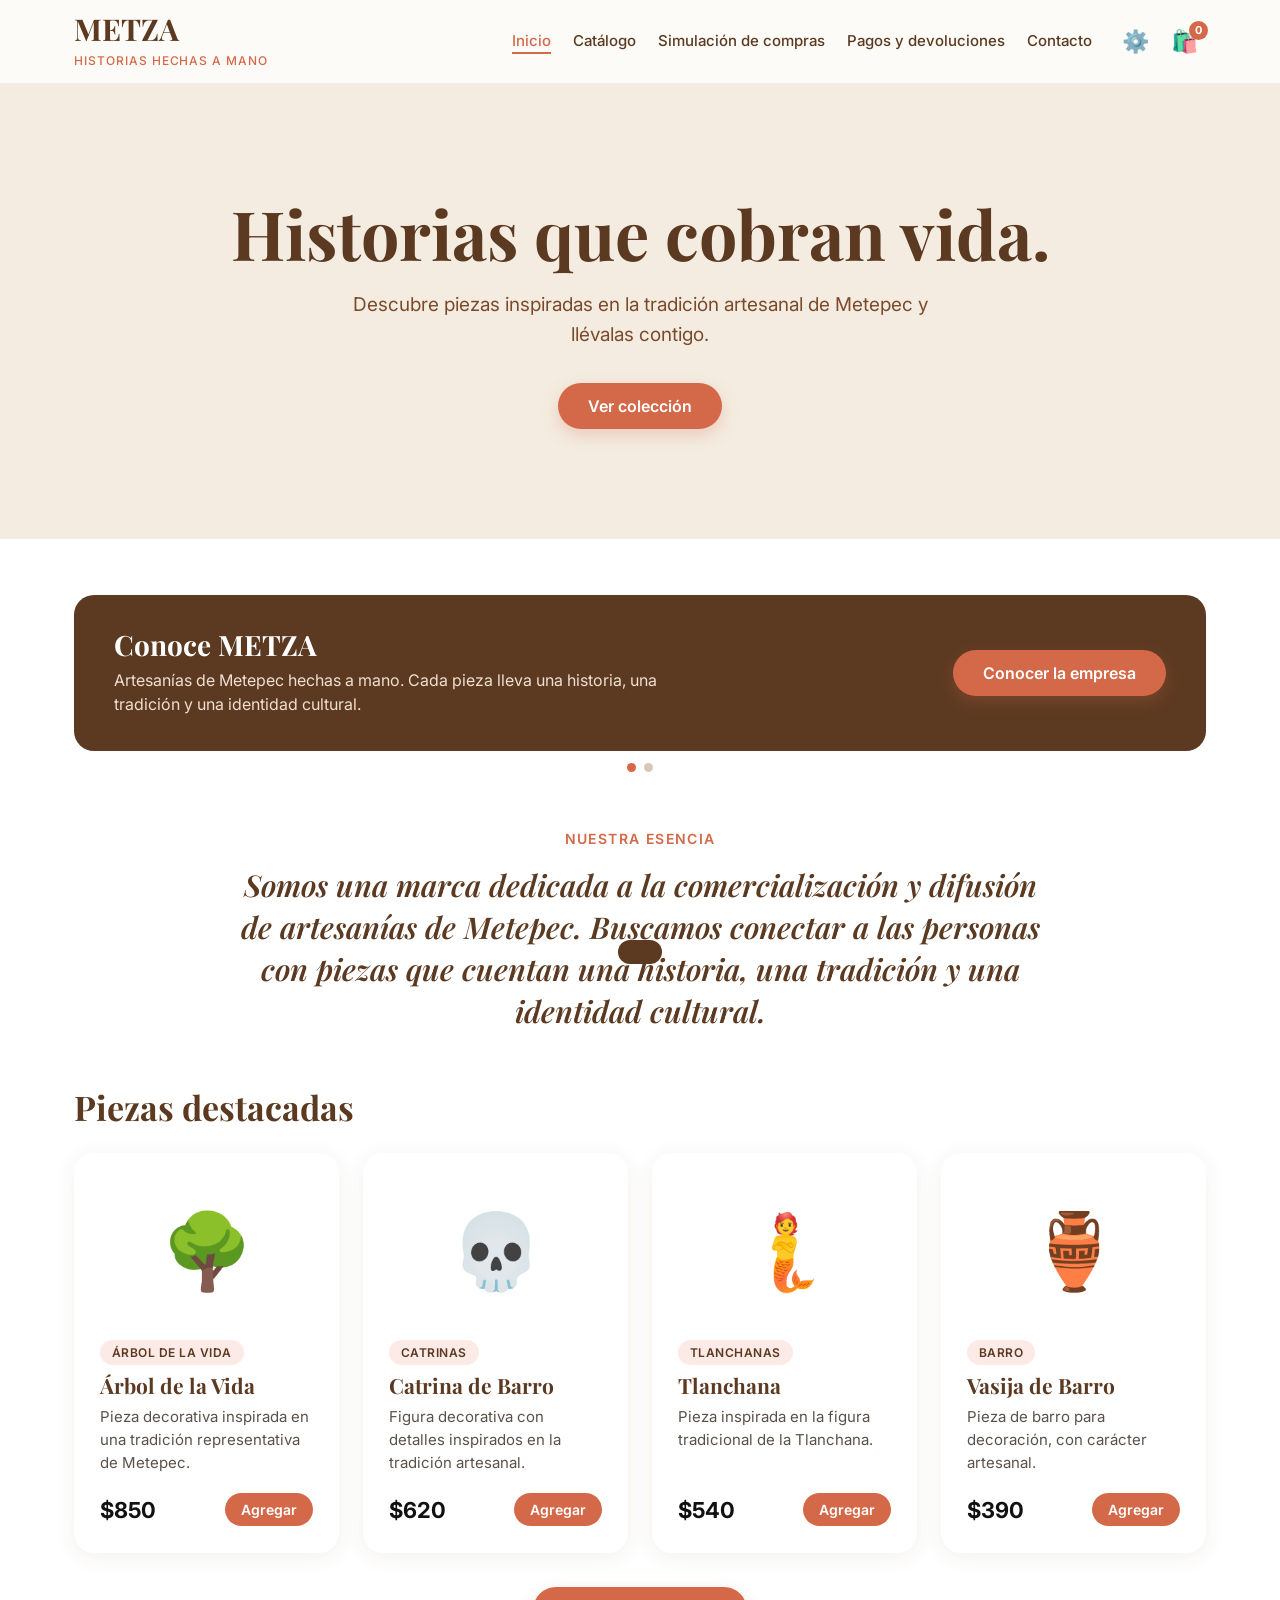
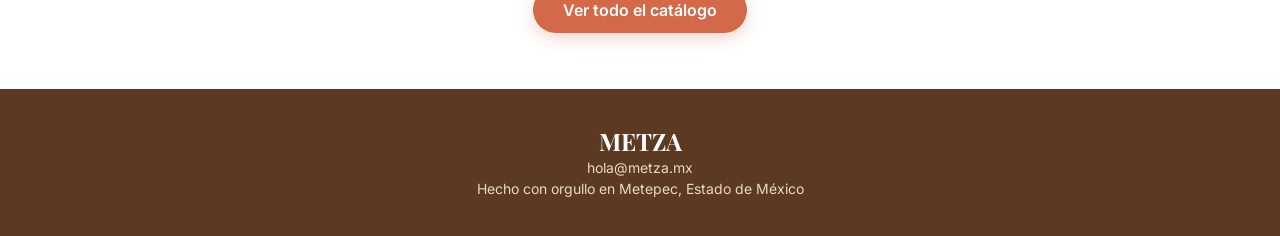
==== index.html @ 03abbda7 "primera version" ====
<!DOCTYPE html>
<html lang="es">
<head>
<meta charset="utf-8">
<meta name="viewport" content="width=device-width,initial-scale=1">
<meta name="description" content="Artesanías inspiradas en la tradición de Metepec.">
<title>METZA · Historias hechas a mano</title>
<link rel="icon" href="data:image/svg+xml,<svg xmlns='http://www.w3.org/2000/svg' viewBox='0 0 100 100'><text y='.9em' font-size='90'>🏺</text></svg>">
<link rel="preconnect" href="https://fonts.googleapis.com">
<link href="https://fonts.googleapis.com/css2?family=Inter:wght@400;500;600;700&family=Playfair+Display:wght@600;700&display=swap" rel="stylesheet">
<link rel="stylesheet" href="style.css">
</head>
<body data-page="inicio">
<main>
<section class="hero">
  <h1 id="heroT"></h1>
  <p id="heroP"></p>
  <a class="btn" href="catalogo.html">Ver colección</a>
</section>

<div class="wrap" style="padding-bottom:0">
  <div class="bn" aria-label="Banners de publicidad">
    <div class="slide on">
      <div><h3>Conoce METZA</h3><p>Artesanías de Metepec hechas a mano. Cada pieza lleva una historia, una tradición y una identidad cultural.</p></div>
      <a class="btn" href="#nosotros">Conocer la empresa</a>
    </div>
    <div class="slide">
      <div><h3>🎁 Promoción de temporada</h3><p>Usa el código <b>METZA10</b> y obtén 10% de descuento. Envío gratis en compras desde $1,000.</p></div>
      <a class="btn" href="catalogo.html">Aprovechar promoción</a>
    </div>
  </div>
  <div class="dots" id="dots"><i class="on"></i><i></i></div>
</div>

<section id="nosotros" class="wrap">
  <p class="eye">NUESTRA ESENCIA</p>
  <p class="about" id="about"></p>
</section>

<section class="wrap" style="padding-top:0">
  <h2 style="margin-bottom:26px">Piezas destacadas</h2>
  <div class="grid" id="grid" data-limit="4"></div>
  <div class="more"><a class="btn" href="catalogo.html">Ver todo el catálogo</a></div>
</section>
</main>
<script src="app.js"></script>
</body>
</html>
---- style.css ----
*{box-sizing:border-box;margin:0}
html{scroll-behavior:smooth}
:root{--cream:#F4ECE1;--paper:#FDFBF7;--br:#5C3A21;--tc:#D4694A;--tx:#7A4A2A}
body{font:16px/1.55 Inter,system-ui,sans-serif;color:var(--br);background:#fff}
h1,h2,h3,.logo b{font-family:'Playfair Display',Georgia,serif;line-height:1.15}
section{scroll-margin-top:110px}
.wrap{max-width:1180px;margin:auto;padding:56px 24px}
.mut{color:var(--tx);font-size:14px}
header{position:sticky;top:0;z-index:20;background:var(--paper);border-bottom:1px solid #eee}
.hd{display:flex;align-items:center;gap:22px;flex-wrap:wrap;padding:12px 24px;max-width:1180px;margin:auto}
.logo{text-decoration:none;color:var(--br);display:block}
.logo b{font-size:30px;display:block}
.logo small{color:var(--tc);font-weight:500;letter-spacing:.08em;font-size:12px;text-transform:uppercase}
nav{display:flex;gap:22px;margin-left:auto}
nav a{color:var(--br);text-decoration:none;font-weight:500;font-size:15px;white-space:nowrap}
nav a:hover{color:var(--tc)}
.ic{display:flex;gap:6px}
.ic button{position:relative;background:none;border:0;font-size:22px;cursor:pointer;padding:6px 8px}
#cnt{position:absolute;top:-2px;right:-2px;background:var(--tc);color:#fff;border-radius:99px;font:700 11px/1 Inter;padding:4px 6px}
@media(max-width:860px){nav{order:3;width:100%;overflow-x:auto;margin:0;padding-bottom:4px}}
.btn{background:var(--tc);color:#fff;border:0;border-radius:99px;padding:13px 30px;font:600 16px Inter,sans-serif;cursor:pointer;text-decoration:none;display:inline-block;box-shadow:0 6px 16px #d4694a40}
.btn:hover{filter:brightness(.95)}
.btn.dk{background:var(--br);border-radius:10px;box-shadow:none}
.btn.sm{padding:8px 16px;font-size:14px;box-shadow:none}
.hero{background:var(--cream);text-align:center;padding:110px 24px}
.hero h1{font-size:clamp(38px,6vw,68px);margin-bottom:18px}
.hero p{max-width:620px;margin:0 auto 34px;color:var(--tx);font-size:19px}
.bn{position:relative;background:var(--br);color:#fff;border-radius:20px;overflow:hidden;min-height:150px}
.slide{display:none;align-items:center;justify-content:space-between;gap:20px;padding:34px 40px;flex-wrap:wrap}
.slide.on{display:flex}
.slide h3{font-size:28px;margin-bottom:6px}
.slide p{color:#f0dfd0;max-width:560px}
.dots{display:flex;gap:8px;justify-content:center;margin-top:12px}
.dots i{width:9px;height:9px;border-radius:50%;background:#d9c8b6;cursor:pointer}
.dots i.on{background:var(--tc)}
.eye{color:var(--tc);font-weight:600;letter-spacing:.1em;text-align:center;font-size:14px}
.about{font:italic 600 clamp(22px,3vw,30px)/1.4 'Playfair Display',Georgia,serif;text-align:center;max-width:820px;margin:14px auto 0}
h2{font-size:34px}
.row{display:flex;justify-content:space-between;align-items:center;gap:16px;flex-wrap:wrap;margin-bottom:30px}
select,input,textarea{font:inherit;color:var(--br);border:1px solid #e3d9ce;border-radius:12px;padding:11px 14px;background:#fff;width:100%}
#cat{width:auto;border-radius:99px;padding:11px 20px}
:focus-visible{outline:3px solid var(--tc);outline-offset:2px}
.grid{display:grid;grid-template-columns:repeat(auto-fill,minmax(250px,1fr));gap:24px}
.card{background:#fff;border-radius:20px;box-shadow:0 4px 22px #5c3a2112;padding:26px}
.prod{display:flex;flex-direction:column;gap:8px}
.em{font-size:74px;text-align:center;padding:14px 0 24px}
.chip{align-self:flex-start;background:#fbeae6;border-radius:99px;font:600 12px Inter;padding:5px 12px;letter-spacing:.04em}
.prod h3{font-size:21px}.prod p{color:#5b5149;font-size:15px;flex:1}
.pr{display:flex;justify-content:space-between;align-items:center;margin-top:10px}
.pr b{font-size:22px;color:#111}
.alt{background:var(--cream)}
.sim-g{display:grid;grid-template-columns:repeat(auto-fit,minmax(260px,1fr));gap:20px}
.sim h3{font-size:20px;margin-bottom:4px}
.sim .l{display:flex;justify-content:space-between;gap:10px;padding:7px 0;border-bottom:1px dashed #e8dccf;font-size:14px}
.sim .l.g{border:0;font-weight:700;font-size:16px;color:#2f7d4f}
.sim .l span{color:var(--tx)}.sim .l b{text-align:right}
.concl{margin-top:26px;border-left:6px solid var(--tc)}
.concl li{margin:8px 0 8px 20px}
.cols{display:grid;grid-template-columns:repeat(auto-fit,minmax(280px,1fr));gap:22px}
.cols h3{font-size:22px;margin-bottom:10px}
.cols ul,.cols ol{margin-left:20px;color:#4a3f36}.cols li{margin:6px 0}
.cf{max-width:720px;margin:auto;border-top:6px solid var(--tc)}
.fm{display:grid;grid-template-columns:1fr 1fr;gap:14px}
.fm .w{grid-column:1/-1}
.fm label{display:flex;flex-direction:column;gap:6px;font-weight:500;font-size:14px}
@media(max-width:560px){.fm{grid-template-columns:1fr}}
fieldset{border:1px solid #e3d9ce;border-radius:12px;padding:12px 16px}
.rd{flex-direction:row!important;align-items:center;gap:10px!important;font-weight:400!important;padding:5px 0}
.rd input{width:auto}
footer{background:var(--br);color:#e9d8c6;text-align:center;padding:36px 24px;font-size:14px}
footer b{font:700 24px 'Playfair Display',serif;color:#fff;display:block}
.ov{position:fixed;inset:0;background:#0006;backdrop-filter:blur(3px);opacity:0;pointer-events:none;transition:.3s;z-index:30}
.ov.open{opacity:1;pointer-events:auto}
.drawer{position:fixed;top:0;right:0;height:100%;width:min(420px,100%);background:#fff;transform:translateX(100%);transition:.3s;z-index:40;display:flex;flex-direction:column}
.drawer.open{transform:none}
.mh{display:flex;justify-content:space-between;align-items:center;padding:22px 26px;border-bottom:1px solid #eee}
.x{background:#f1f3f6;border:0;border-radius:50%;width:38px;height:38px;cursor:pointer;font-size:16px;color:#667}
.mb{padding:22px 26px;overflow:auto;flex:1}
.mf{padding:20px 26px;background:var(--paper);border-top:1px solid #eee}
.ci{display:flex;gap:12px;align-items:center;padding:12px 0;border-bottom:1px solid #f0e8df}
.ci .e{font-size:34px}.ci div{flex:1;font-size:14px}
.q{display:flex;align-items:center;gap:6px}
.q button{width:28px;height:28px;border-radius:50%;border:1px solid #d9c8b6;background:#fff;cursor:pointer}
.tr{display:flex;justify-content:space-between;margin:6px 0}
.tr.t{font-size:20px;font-weight:700}
.cp{display:flex;gap:8px;margin:12px 0}.cp input{padding:8px 12px}
.modal{position:fixed;inset:0;display:none;align-items:center;justify-content:center;background:#0006;z-index:50;padding:16px}
.modal.open{display:flex}
.box{background:#fff;border-radius:20px;width:min(640px,100%);max-height:92vh;display:flex;flex-direction:column;overflow:hidden}
.mf{display:flex;justify-content:space-between;align-items:center;gap:12px}
.lnk{background:none;border:0;color:#e0433b;font:500 14px Inter;cursor:pointer}
.pg{display:grid;grid-template-columns:1fr 110px;gap:10px;margin-bottom:10px}
.sec{font:700 18px Inter;margin:20px 0 10px}
.ok{text-align:center}.ok .big{font-size:54px}
.toast{position:fixed;left:50%;bottom:26px;transform:translate(-50%,90px);background:var(--br);color:#fff;padding:12px 22px;border-radius:99px;z-index:60;transition:.3s}
.toast.on{transform:translate(-50%,0)}
@media(prefers-reduced-motion:reduce){*{transition:none!important;scroll-behavior:auto!important}}
nav a.act{color:var(--tc);border-bottom:2px solid var(--tc)}
.ph{background:var(--cream);text-align:center;padding:60px 24px}
.ph h1{font-size:clamp(32px,5vw,50px);margin-bottom:10px}
.ph p{max-width:640px;margin:0 auto;color:var(--tx);font-size:18px}
.more{text-align:center;margin-top:34px}
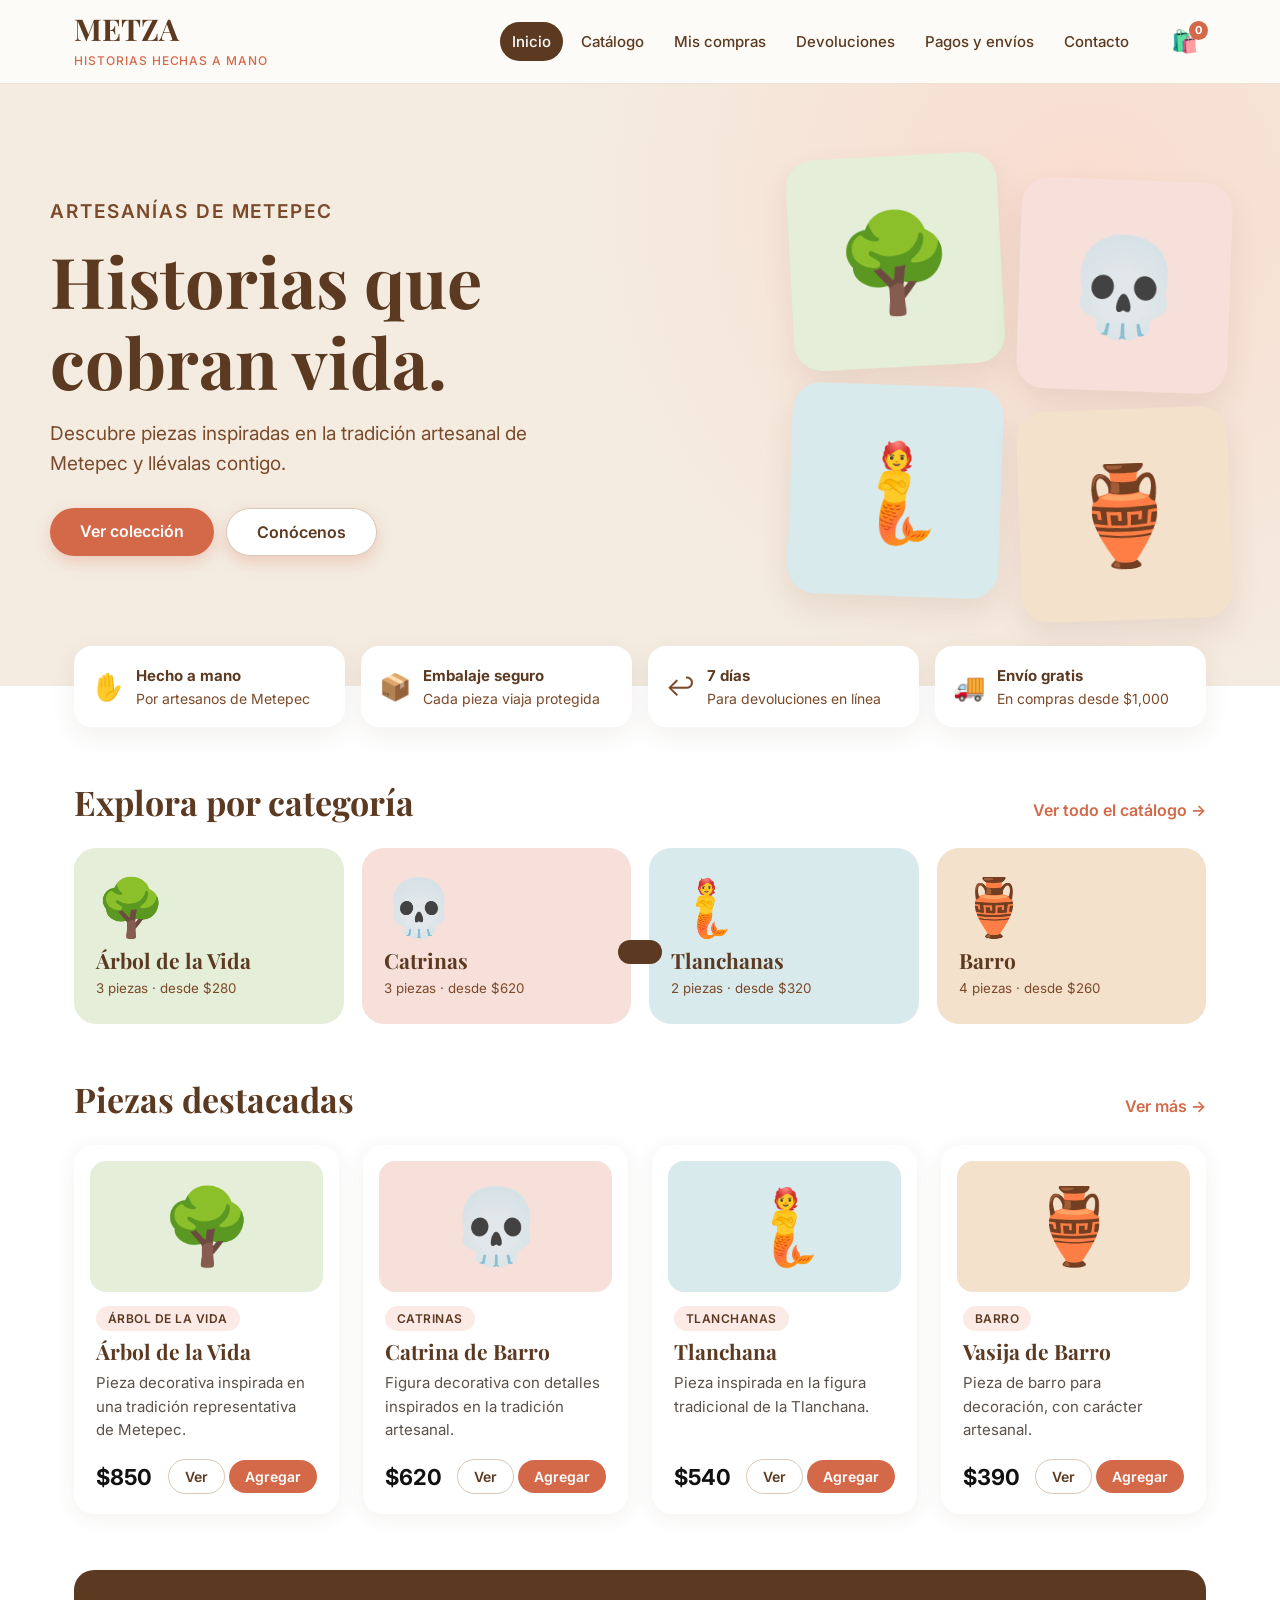
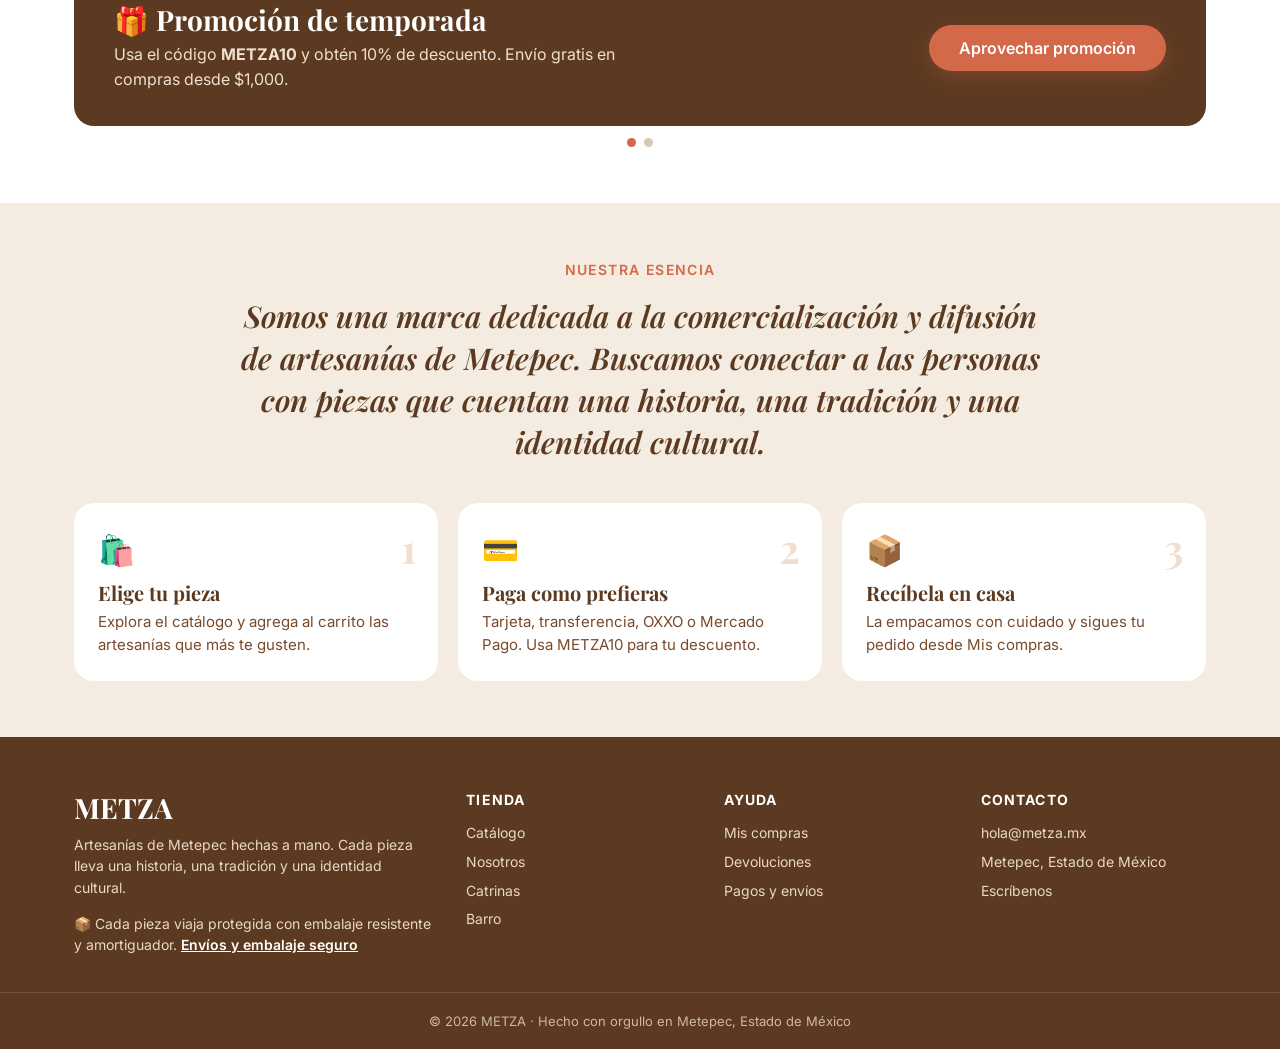
==== commit 3d22a735: "Mejora la estructura y el diseño de todo el sitio - Inicio: portada en dos columnas, franja de benef" ====
--- a/index.html
+++ b/index.html
@@ -12,35 +12,62 @@
 </head>
 <body data-page="inicio">
 <main>
-<section class="hero">
-  <h1 id="heroT"></h1>
-  <p id="heroP"></p>
-  <a class="btn" href="catalogo.html">Ver colección</a>
+<section class="hero"><div class="hero-in">
+  <div>
+    <p class="eye">ARTESANÍAS DE METEPEC</p>
+    <h1 id="heroT"></h1>
+    <p id="heroP"></p>
+    <div class="hero-b"><a class="btn" href="catalogo.html">Ver colección</a><a class="btn ghost" href="#nosotros">Conócenos</a></div>
+  </div>
+  <div class="hero-art">
+    <a href="catalogo.html?cat=%C3%81rbol%20de%20la%20Vida" style="--t:#e4eed8" aria-label="Árbol de la Vida">🌳</a>
+    <a href="catalogo.html?cat=Catrinas" style="--t:#f8e0da" aria-label="Catrinas">💀</a>
+    <a href="catalogo.html?cat=Tlanchanas" style="--t:#d9eaec" aria-label="Tlanchanas">🧜</a>
+    <a href="catalogo.html?cat=Barro" style="--t:#f4e1cc" aria-label="Barro">🏺</a>
+  </div>
+</div></section>
+
+<div class="wrap trust">
+  <div><i aria-hidden="true">✋</i><span><b>Hecho a mano</b>Por artesanos de Metepec</span></div>
+  <div><i aria-hidden="true">📦</i><span><b>Embalaje seguro</b>Cada pieza viaja protegida</span></div>
+  <div><i aria-hidden="true">↩️</i><span><b>7 días</b>Para devoluciones en línea</span></div>
+  <div><i aria-hidden="true">🚚</i><span><b>Envío gratis</b>En compras desde $1,000</span></div>
+</div>
+
+<section class="wrap">
+  <div class="sh"><h2>Explora por categoría</h2><a href="catalogo.html">Ver todo el catálogo →</a></div>
+  <div class="cats" id="catTiles"></div>
 </section>
 
-<div class="wrap" style="padding-bottom:0">
+<section class="wrap" style="padding-top:0">
+  <div class="sh"><h2>Piezas destacadas</h2><a href="catalogo.html">Ver más →</a></div>
+  <div class="grid" id="grid" data-limit="4"></div>
+</section>
+
+<div class="wrap" style="padding-top:0">
   <div class="bn" aria-label="Banners de publicidad">
     <div class="slide on">
+      <div><h3>🎁 Promoción de temporada</h3><p>Usa el código <b>METZA10</b> y obtén 10% de descuento. Envío gratis en compras desde $1,000.</p></div>
+      <a class="btn" href="catalogo.html">Aprovechar promoción</a>
+    </div>
+    <div class="slide">
       <div><h3>Conoce METZA</h3><p>Artesanías de Metepec hechas a mano. Cada pieza lleva una historia, una tradición y una identidad cultural.</p></div>
       <a class="btn" href="#nosotros">Conocer la empresa</a>
-    </div>
-    <div class="slide">
-      <div><h3>🎁 Promoción de temporada</h3><p>Usa el código <b>METZA10</b> y obtén 10% de descuento. Envío gratis en compras desde $1,000.</p></div>
-      <a class="btn" href="catalogo.html">Aprovechar promoción</a>
     </div>
   </div>
   <div class="dots" id="dots"><i class="on"></i><i></i></div>
 </div>
 
-<section id="nosotros" class="wrap">
-  <p class="eye">NUESTRA ESENCIA</p>
-  <p class="about" id="about"></p>
-</section>
-
-<section class="wrap" style="padding-top:0">
-  <h2 style="margin-bottom:26px">Piezas destacadas</h2>
-  <div class="grid" id="grid" data-limit="4"></div>
-  <div class="more"><a class="btn" href="catalogo.html">Ver todo el catálogo</a></div>
+<section id="nosotros" class="alt">
+  <div class="wrap">
+    <p class="eye">NUESTRA ESENCIA</p>
+    <p class="about" id="about"></p>
+    <div class="how">
+      <div><i aria-hidden="true">🛍️</i><h3>Elige tu pieza</h3><p>Explora el catálogo y agrega al carrito las artesanías que más te gusten.</p></div>
+      <div><i aria-hidden="true">💳</i><h3>Paga como prefieras</h3><p>Tarjeta, transferencia, OXXO o Mercado Pago. Usa METZA10 para tu descuento.</p></div>
+      <div><i aria-hidden="true">📦</i><h3>Recíbela en casa</h3><p>La empacamos con cuidado y sigues tu pedido desde Mis compras.</p></div>
+    </div>
+  </div>
 </section>
 </main>
 <script src="app.js"></script>
--- a/style.css
+++ b/style.css
@@ -6,25 +6,41 @@
 section{scroll-margin-top:110px}
 .wrap{max-width:1180px;margin:auto;padding:56px 24px}
 .mut{color:var(--tx);font-size:14px}
-header{position:sticky;top:0;z-index:20;background:var(--paper);border-bottom:1px solid #eee}
-.hd{display:flex;align-items:center;gap:22px;flex-wrap:wrap;padding:12px 24px;max-width:1180px;margin:auto}
+header{position:sticky;top:0;z-index:20;background:#fdfbf7f0;backdrop-filter:blur(10px);border-bottom:1px solid #eee5da}
+.hd{display:flex;align-items:center;gap:22px;padding:12px 24px;max-width:1180px;margin:auto}
 .logo{text-decoration:none;color:var(--br);display:block}
 .logo b{font-size:30px;display:block}
 .logo small{color:var(--tc);font-weight:500;letter-spacing:.08em;font-size:12px;text-transform:uppercase}
-nav{display:flex;gap:22px;margin-left:auto}
-nav a{color:var(--br);text-decoration:none;font-weight:500;font-size:15px;white-space:nowrap}
-nav a:hover{color:var(--tc)}
-.ic{display:flex;gap:6px}
-.ic button{position:relative;background:none;border:0;font-size:22px;cursor:pointer;padding:6px 8px}
+nav{display:flex;gap:6px;margin-left:auto}
+nav a{color:var(--br);text-decoration:none;font-weight:500;font-size:15px;white-space:nowrap;padding:8px 12px;border-radius:99px}
+nav a:hover{background:var(--cream)}
+nav a.act{background:var(--br);color:#fff}
+.ic{display:flex;gap:4px;align-items:center}
+.ic button{position:relative;background:none;border:0;font-size:22px;cursor:pointer;padding:6px 8px;color:var(--br);border-radius:12px}
+.ic button:hover{background:var(--cream)}
 #cnt{position:absolute;top:-2px;right:-2px;background:var(--tc);color:#fff;border-radius:99px;font:700 11px/1 Inter;padding:4px 6px}
-@media(max-width:860px){nav{order:3;width:100%;overflow-x:auto;margin:0;padding-bottom:4px}}
-.btn{background:var(--tc);color:#fff;border:0;border-radius:99px;padding:13px 30px;font:600 16px Inter,sans-serif;cursor:pointer;text-decoration:none;display:inline-block;box-shadow:0 6px 16px #d4694a40}
-.btn:hover{filter:brightness(.95)}
+#bMenu{display:none}
+@media(max-width:900px){
+ #bMenu{display:block}.ic{margin-left:auto}
+ nav{display:none;position:absolute;left:0;right:0;top:100%;flex-direction:column;gap:2px;background:var(--paper);padding:10px 16px 16px;border-bottom:1px solid #eee5da;box-shadow:0 12px 24px #5c3a2114}
+ header.open nav{display:flex}
+ nav a{padding:12px 14px;font-size:16px}}
+.btn{background:var(--tc);color:#fff;border:0;border-radius:99px;padding:13px 30px;font:600 16px Inter,sans-serif;cursor:pointer;text-decoration:none;display:inline-block;box-shadow:0 6px 16px #d4694a40;transition:transform .15s,filter .15s}
+.btn:hover{filter:brightness(.95);transform:translateY(-1px)}
 .btn.dk{background:var(--br);border-radius:10px;box-shadow:none}
 .btn.sm{padding:8px 16px;font-size:14px;box-shadow:none}
-.hero{background:var(--cream);text-align:center;padding:110px 24px}
-.hero h1{font-size:clamp(38px,6vw,68px);margin-bottom:18px}
-.hero p{max-width:620px;margin:0 auto 34px;color:var(--tx);font-size:19px}
+.hero{background:radial-gradient(circle at 85% 20%,#f9dccf 0,transparent 45%),var(--cream);padding:72px 24px 90px}
+.hero-in{max-width:1180px;margin:auto;display:grid;grid-template-columns:1.1fr 1fr;gap:48px;align-items:center}
+.hero .eye{text-align:left;margin-bottom:14px}
+.hero h1{font-size:clamp(40px,6vw,70px);margin-bottom:18px}
+.hero p{max-width:520px;margin:0 0 30px;color:var(--tx);font-size:19px}
+.hero-b{display:flex;gap:12px;flex-wrap:wrap}
+.hero-art{display:grid;grid-template-columns:1fr 1fr;gap:18px;max-width:440px;width:100%;justify-self:end}
+.hero-art a{aspect-ratio:1;border-radius:28px;display:grid;place-items:center;font-size:clamp(56px,8vw,96px);text-decoration:none;background:var(--t);box-shadow:0 14px 30px #5c3a2118;transition:transform .2s}
+.hero-art a:nth-child(1){transform:rotate(-3deg)}.hero-art a:nth-child(2){transform:translateY(24px) rotate(2deg)}
+.hero-art a:nth-child(3){transform:rotate(2deg)}.hero-art a:nth-child(4){transform:translateY(24px) rotate(-2deg)}
+.hero-art a:hover{transform:scale(1.04)}
+@media(max-width:800px){.hero{padding:48px 20px 56px}.hero-in{grid-template-columns:1fr;gap:32px}.hero-art{grid-template-columns:repeat(4,1fr);gap:10px}.hero-art a{border-radius:18px;font-size:40px}.hero-art a:nth-child(n){transform:none}}
 .bn{position:relative;background:var(--br);color:#fff;border-radius:20px;overflow:hidden;min-height:150px}
 .slide{display:none;align-items:center;justify-content:space-between;gap:20px;padding:34px 40px;flex-wrap:wrap}
 .slide.on{display:flex}
@@ -38,24 +54,18 @@
 h2{font-size:34px}
 .row{display:flex;justify-content:space-between;align-items:center;gap:16px;flex-wrap:wrap;margin-bottom:30px}
 select,input,textarea{font:inherit;color:var(--br);border:1px solid #e3d9ce;border-radius:12px;padding:11px 14px;background:#fff;width:100%}
-#cat{width:auto;border-radius:99px;padding:11px 20px}
 :focus-visible{outline:3px solid var(--tc);outline-offset:2px}
 .grid{display:grid;grid-template-columns:repeat(auto-fill,minmax(250px,1fr));gap:24px}
 .card{background:#fff;border-radius:20px;box-shadow:0 4px 22px #5c3a2112;padding:26px}
+.prod{padding:16px 16px 20px;transition:box-shadow .2s,transform .2s}.prod:hover{box-shadow:0 12px 32px #5c3a2120;transform:translateY(-3px)}.prod:hover .em{transform:scale(1.02)}
+.prod>:not(.em){margin-left:6px;margin-right:6px}
 .prod{display:flex;flex-direction:column;gap:8px}
-.em{font-size:74px;text-align:center;padding:14px 0 24px}
+.em{font-size:74px;text-align:center;padding:22px 0;background:var(--t,var(--cream));border-radius:16px;margin-bottom:6px;transition:transform .2s}
 .chip{align-self:flex-start;background:#fbeae6;border-radius:99px;font:600 12px Inter;padding:5px 12px;letter-spacing:.04em}
 .prod h3{font-size:21px}.prod p{color:#5b5149;font-size:15px;flex:1}
 .pr{display:flex;justify-content:space-between;align-items:center;margin-top:10px}
 .pr b{font-size:22px;color:#111}
 .alt{background:var(--cream)}
-.sim-g{display:grid;grid-template-columns:repeat(auto-fit,minmax(260px,1fr));gap:20px}
-.sim h3{font-size:20px;margin-bottom:4px}
-.sim .l{display:flex;justify-content:space-between;gap:10px;padding:7px 0;border-bottom:1px dashed #e8dccf;font-size:14px}
-.sim .l.g{border:0;font-weight:700;font-size:16px;color:#2f7d4f}
-.sim .l span{color:var(--tx)}.sim .l b{text-align:right}
-.concl{margin-top:26px;border-left:6px solid var(--tc)}
-.concl li{margin:8px 0 8px 20px}
 .cols{display:grid;grid-template-columns:repeat(auto-fit,minmax(280px,1fr));gap:22px}
 .cols h3{font-size:22px;margin-bottom:10px}
 .cols ul,.cols ol{margin-left:20px;color:#4a3f36}.cols li{margin:6px 0}
@@ -66,9 +76,14 @@
 @media(max-width:560px){.fm{grid-template-columns:1fr}}
 fieldset{border:1px solid #e3d9ce;border-radius:12px;padding:12px 16px}
 .rd{flex-direction:row!important;align-items:center;gap:10px!important;font-weight:400!important;padding:5px 0}
-.rd input{width:auto}
-footer{background:var(--br);color:#e9d8c6;text-align:center;padding:36px 24px;font-size:14px}
-footer b{font:700 24px 'Playfair Display',serif;color:#fff;display:block}
+.rd{display:flex}.rd input{width:auto}
+footer{background:var(--br);color:#e9d8c6;font-size:14px}
+.ft{max-width:1180px;margin:auto;padding:52px 24px 36px;display:grid;grid-template-columns:1.6fr 1fr 1fr 1fr;gap:32px}
+@media(max-width:800px){.ft{grid-template-columns:1fr 1fr}.ft>div:first-child{grid-column:1/-1}}
+footer b{font:700 28px 'Playfair Display',serif;color:#fff;display:block;margin-bottom:8px}
+footer h4{color:#fff;font-size:14px;letter-spacing:.08em;text-transform:uppercase;margin-bottom:12px}
+.ft a,.ft span{display:block;color:#e9d8c6;text-decoration:none;margin:7px 0}.ft a:hover{color:#fff;text-decoration:underline}
+.fb{border-top:1px solid #ffffff22;text-align:center;padding:18px 24px;color:#cdb8a3;font-size:13px}
 .ov{position:fixed;inset:0;background:#0006;backdrop-filter:blur(3px);opacity:0;pointer-events:none;transition:.3s;z-index:30}
 .ov.open{opacity:1;pointer-events:auto}
 .drawer{position:fixed;top:0;right:0;height:100%;width:min(420px,100%);background:#fff;transform:translateX(100%);transition:.3s;z-index:40;display:flex;flex-direction:column}
@@ -88,16 +103,120 @@
 .modal.open{display:flex}
 .box{background:#fff;border-radius:20px;width:min(640px,100%);max-height:92vh;display:flex;flex-direction:column;overflow:hidden}
 .mf{display:flex;justify-content:space-between;align-items:center;gap:12px}
-.lnk{background:none;border:0;color:#e0433b;font:500 14px Inter;cursor:pointer}
-.pg{display:grid;grid-template-columns:1fr 110px;gap:10px;margin-bottom:10px}
-.sec{font:700 18px Inter;margin:20px 0 10px}
 .ok{text-align:center}.ok .big{font-size:54px}
 .toast{position:fixed;left:50%;bottom:26px;transform:translate(-50%,90px);background:var(--br);color:#fff;padding:12px 22px;border-radius:99px;z-index:60;transition:.3s}
 .toast.on{transform:translate(-50%,0)}
 @media(prefers-reduced-motion:reduce){*{transition:none!important;scroll-behavior:auto!important}}
-nav a.act{color:var(--tc);border-bottom:2px solid var(--tc)}
-.ph{background:var(--cream);text-align:center;padding:60px 24px}
+.ph{background:radial-gradient(circle at 85% 0,#f9dccf 0,transparent 40%),var(--cream);text-align:center;padding:52px 24px}
 .ph h1{font-size:clamp(32px,5vw,50px);margin-bottom:10px}
 .ph p{max-width:640px;margin:0 auto;color:var(--tx);font-size:18px}
 .more{text-align:center;margin-top:34px}
 
+.steps{list-style:none;display:flex;gap:8px;margin:0 0 22px;padding:0;flex-wrap:wrap}
+.steps li{flex:1;min-width:110px;display:flex;align-items:center;gap:8px;font-size:14px;color:#a8998a;font-weight:500}
+.steps li span{width:28px;height:28px;border-radius:50%;border:2px solid #d9c8b6;display:grid;place-items:center;font-weight:700;font-size:13px}
+.steps li.cur{color:var(--br)}.steps li.cur span{background:var(--br);border-color:var(--br);color:#fff}
+.steps li.done{color:var(--tx)}.steps li.done span{background:var(--tc);border-color:var(--tc);color:#fff}
+.opts{display:grid;gap:12px;margin-bottom:16px}
+.opt{display:flex;gap:12px;align-items:flex-start;border:1.5px solid #e3d9ce;border-radius:14px;padding:14px 16px;cursor:pointer}
+.opt:has(input:checked){border-color:var(--tc);background:#fdf3ef}
+.opt input{width:auto;margin-top:5px}
+.opt small{display:block;color:var(--tx);font-weight:400}
+.thumbs{display:flex;gap:8px;flex-wrap:wrap;margin:10px 0}
+.thumbs img{width:72px;height:72px;object-fit:cover;border-radius:10px;border:1px solid #e3d9ce}
+.nav2{display:flex;justify-content:space-between;gap:10px;margin-top:16px}
+.btn.ghost{background:#fff;color:var(--br);border:1px solid #d9c8b6}
+.tl{list-style:none;padding:0;margin:18px 0}
+.tl li{position:relative;padding:0 0 22px 36px;color:#a8998a}
+.tl li::before{content:'';position:absolute;left:0;top:2px;width:20px;height:20px;border-radius:50%;border:2px solid #d9c8b6;background:#fff}
+.tl li::after{content:'';position:absolute;left:9px;top:24px;bottom:0;width:2px;background:#e8dccf}
+.tl li:last-child::after{display:none}
+.tl li.done,.tl li.cur{color:var(--br)}
+.tl li.done::before{background:var(--tc);border-color:var(--tc)}
+.tl li.cur::before{border-color:var(--tc);box-shadow:0 0 0 4px #d4694a30}
+.tl b{display:block}.tl small{display:block;color:var(--tx)}
+.lnk2{background:none;border:0;color:var(--tc);font:600 14px Inter,sans-serif;cursor:pointer;text-decoration:underline;padding:0}
+#fotos[hidden]{display:none}
+
+button.em{border:0;cursor:pointer;width:100%;font-size:74px}
+.og{display:grid;grid-template-columns:repeat(auto-fill,minmax(min(340px,100%),1fr));gap:22px;align-items:start}
+.oc h3{font-size:20px}
+.oh{display:flex;justify-content:space-between;align-items:flex-start;gap:10px;margin-bottom:12px}
+.ol{display:flex;gap:10px;align-items:center;padding:8px 0;border-bottom:1px solid #f0e8df;font-size:15px}
+.e2{font-size:26px}
+.bd{border-radius:99px;padding:4px 12px;font:600 12px Inter,sans-serif;white-space:nowrap}
+.bd.ok{background:#e3f3e8;color:#2f7d4f}.bd.go{background:#fdf0e3;color:#a35a14}.bd.pr{background:#eee8e1;color:#6b5a4b}.bd.no{background:#fbe5e3;color:#b23a30}
+.acts{display:flex;gap:10px;flex-wrap:wrap;margin-top:14px}
+.opt.dis{opacity:.55;cursor:not-allowed}
+.sec2{font-weight:700;margin:6px 0 10px}
+.lk{margin-top:18px;font-size:14px}.lk summary{cursor:pointer;color:var(--tc);font-weight:600}
+.sumr{border:1px solid #eee;border-radius:14px;padding:14px 16px;margin-bottom:14px}
+.rtwo{display:grid;grid-template-columns:minmax(0,1fr) 300px;gap:24px;align-items:start}
+@media(max-width:900px){.rtwo{grid-template-columns:1fr}}
+#rw{scroll-margin-top:110px}
+.pd{display:grid;grid-template-columns:160px 1fr;gap:22px}
+@media(max-width:560px){.pd{grid-template-columns:1fr}}
+.big2{font-size:100px;text-align:center;background:var(--cream);border-radius:16px;padding:20px 0;align-self:start}
+.pp{font-size:26px;display:block;margin:10px 0;color:#111}
+.feats{list-style:none;padding:0;margin:0 0 16px}.feats li{margin:4px 0}
+.lbl{border:2px dashed var(--br);border-radius:12px;padding:18px}
+.lbl small{font-weight:700;letter-spacing:.06em;color:var(--tx)}
+.cols2{display:grid;grid-template-columns:1fr 1fr;gap:14px;margin-bottom:10px}
+.bar{height:64px;margin:12px 0;-webkit-print-color-adjust:exact;print-color-adjust:exact;background:repeating-linear-gradient(90deg,#222 0 2px,#fff 2px 4px,#222 4px 7px,#fff 7px 9px,#222 9px 10px,#fff 10px 13px,#222 13px 16px,#fff 16px 17px)}
+@media print{body:has(#mLbl.open)>*:not(#mLbl){display:none!important}
+ #mLbl.open{position:static;background:none;padding:0}#mLbl .mh,#mLbl .btn{display:none!important}#mLbl .box{max-height:none}}
+
+.pg2{display:grid;grid-template-columns:minmax(0,1.5fr) minmax(0,1fr);gap:24px;align-items:start}
+@media(max-width:900px){.pg2{grid-template-columns:1fr}}
+.pg2-side{display:grid;gap:24px}
+.pg2-side h3{font-size:22px;margin-bottom:10px}.pg2-side ul,.pg2-side ol{margin-left:20px;color:#4a3f36}.pg2-side li{margin:6px 0}
+.env{padding:0;overflow:hidden;scroll-margin-top:110px}
+.env-h{background:#8f4a37;color:#fff;padding:22px 28px}
+.env-h b{display:block;font:700 28px 'Playfair Display',Georgia,serif}.env-h span{color:#f3ddd2;font-size:15px}
+.env-b{padding:24px 28px 8px}
+.env-b img{display:block;width:100%;height:auto;border-radius:16px;margin-bottom:22px}
+.env-b h2{font:700 26px Inter,system-ui,sans-serif;color:#111;margin-bottom:12px}
+.env-b>p{font-size:17px;color:#2b2420}
+.env-b ul{margin:14px 0 0 22px;color:#2b2420;font-size:17px}.env-b li{margin:10px 0}.env-b li b{color:#111}
+.env-t{display:flex;flex-wrap:wrap;gap:8px;margin:18px 0 14px}
+.env-t span{background:var(--cream);border-radius:99px;padding:6px 14px;font-size:14px}
+.env-f{border-top:1px solid #eee;padding:16px 28px;color:#a8998a;font-size:15px}
+footer .fe{margin-top:14px;max-width:360px}footer .fe a{display:inline;color:#fff;font-weight:600;text-decoration:underline}
+@media(max-width:560px){.env-h,.env-b,.env-f{padding-left:18px;padding-right:18px}.env-b ul{margin-left:16px;font-size:16px}.env-b>p{font-size:16px}.env-b h2{font-size:23px}}
+
+/* Secciones de inicio */
+.sh{display:flex;justify-content:space-between;align-items:end;gap:16px;margin-bottom:26px;flex-wrap:wrap}
+.sh a{color:var(--tc);font-weight:600;text-decoration:none}.sh a:hover{text-decoration:underline}
+.trust{display:grid;grid-template-columns:repeat(4,1fr);gap:16px;padding-top:0;padding-bottom:0;margin-top:-40px;position:relative}
+.trust div{background:#fff;border-radius:18px;box-shadow:0 8px 26px #5c3a2114;padding:18px;display:flex;gap:12px;align-items:center;font-size:14px;color:var(--tx)}
+.trust i{font-style:normal;font-size:26px}.trust b{display:block;font-size:15px;color:var(--br)}
+@media(max-width:900px){.trust{grid-template-columns:1fr 1fr;margin-top:24px}}
+@media(max-width:480px){.trust div{flex-direction:column;align-items:flex-start;padding:14px}}
+.cats{display:grid;grid-template-columns:repeat(4,1fr);gap:18px}
+@media(max-width:800px){.cats{grid-template-columns:1fr 1fr}}
+.cat{background:var(--t);border-radius:22px;padding:26px 22px;text-decoration:none;color:var(--br);display:flex;flex-direction:column;gap:4px;transition:transform .2s}
+.cat:hover{transform:translateY(-3px)}
+.cat span{font-size:56px;line-height:1.2}.cat b{font:700 21px 'Playfair Display',Georgia,serif}.cat small{color:var(--tx)}
+.how{display:grid;grid-template-columns:repeat(3,1fr);gap:20px;margin-top:40px;counter-reset:h}
+@media(max-width:800px){.how{grid-template-columns:1fr}}
+.how div{background:#fff;border-radius:20px;padding:24px;position:relative}
+.how div::before{counter-increment:h;content:counter(h);position:absolute;top:18px;right:22px;font:700 40px 'Playfair Display',serif;color:#f0dfd0}
+.how h3{font-size:20px;margin:8px 0 6px}.how i{font-style:normal;font-size:30px}.how p{color:var(--tx);font-size:15px}
+
+/* Catálogo */
+.tool{display:flex;gap:12px;margin-bottom:16px;flex-wrap:wrap}
+.tool input{flex:1;min-width:200px;border-radius:99px;padding:12px 20px}
+.tool select{width:auto;border-radius:99px;padding:12px 18px}
+.pills{display:flex;gap:8px;flex-wrap:wrap;margin-bottom:14px}
+.pill{border:1px solid #e3d9ce;background:#fff;color:var(--br);border-radius:99px;padding:8px 18px;font:500 14px Inter,sans-serif;cursor:pointer}
+.pill:hover{border-color:var(--tc)}.pill.on{background:var(--br);border-color:var(--br);color:#fff}
+#count{margin-bottom:20px}
+.empty{grid-column:1/-1;text-align:center;padding:40px 0;color:var(--tx)}
+
+/* Contacto */
+.ct{display:grid;grid-template-columns:minmax(0,1.5fr) minmax(0,1fr);gap:24px;align-items:start}
+@media(max-width:900px){.ct{grid-template-columns:1fr}}
+.ct .cf{max-width:none;margin:0}.ct .cf h2{font-size:26px;margin-bottom:18px}
+.ct-i{display:grid;gap:18px}.ct-i h3{font-size:19px;margin-bottom:6px}
+.ct-i ul{list-style:none;padding:0}.ct-i li{margin:8px 0}.ct-i a{color:var(--tc);font-weight:500}
+@media(max-width:800px){.hero-art{max-width:none;justify-self:stretch}}
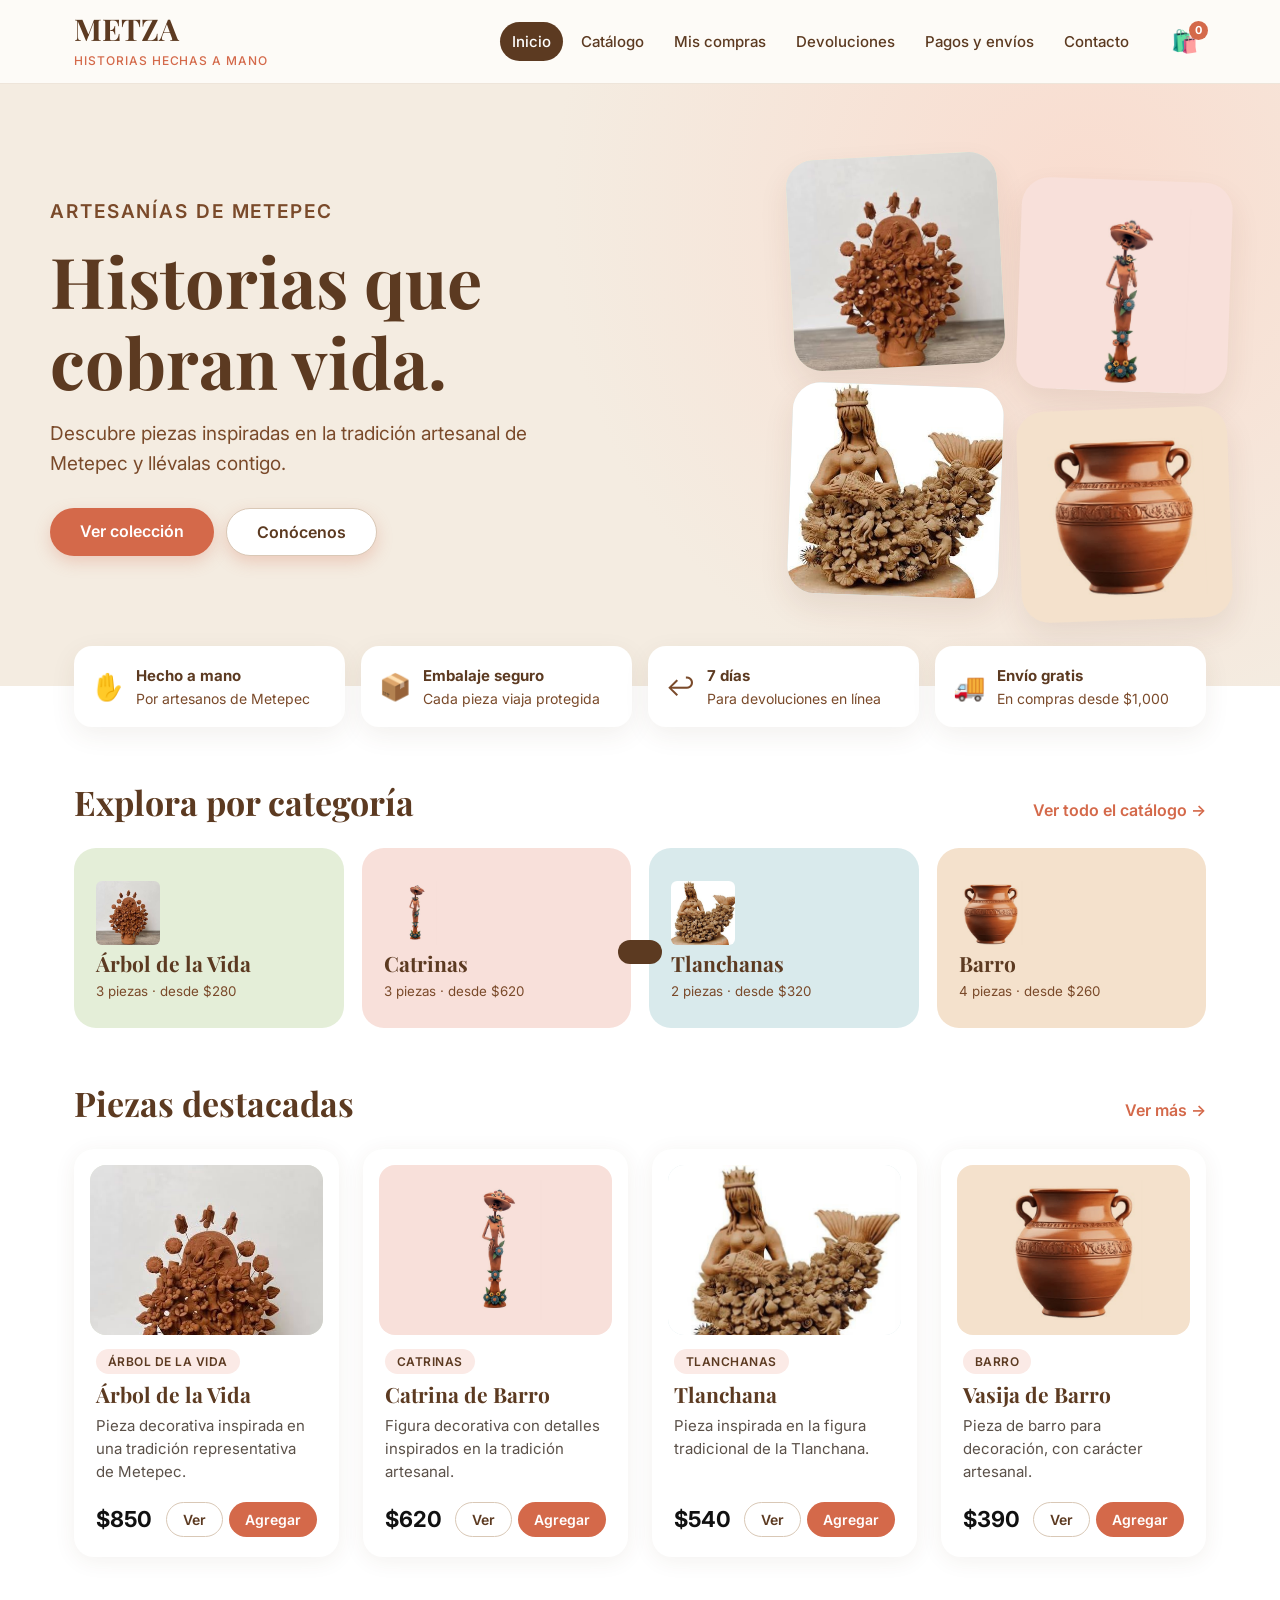
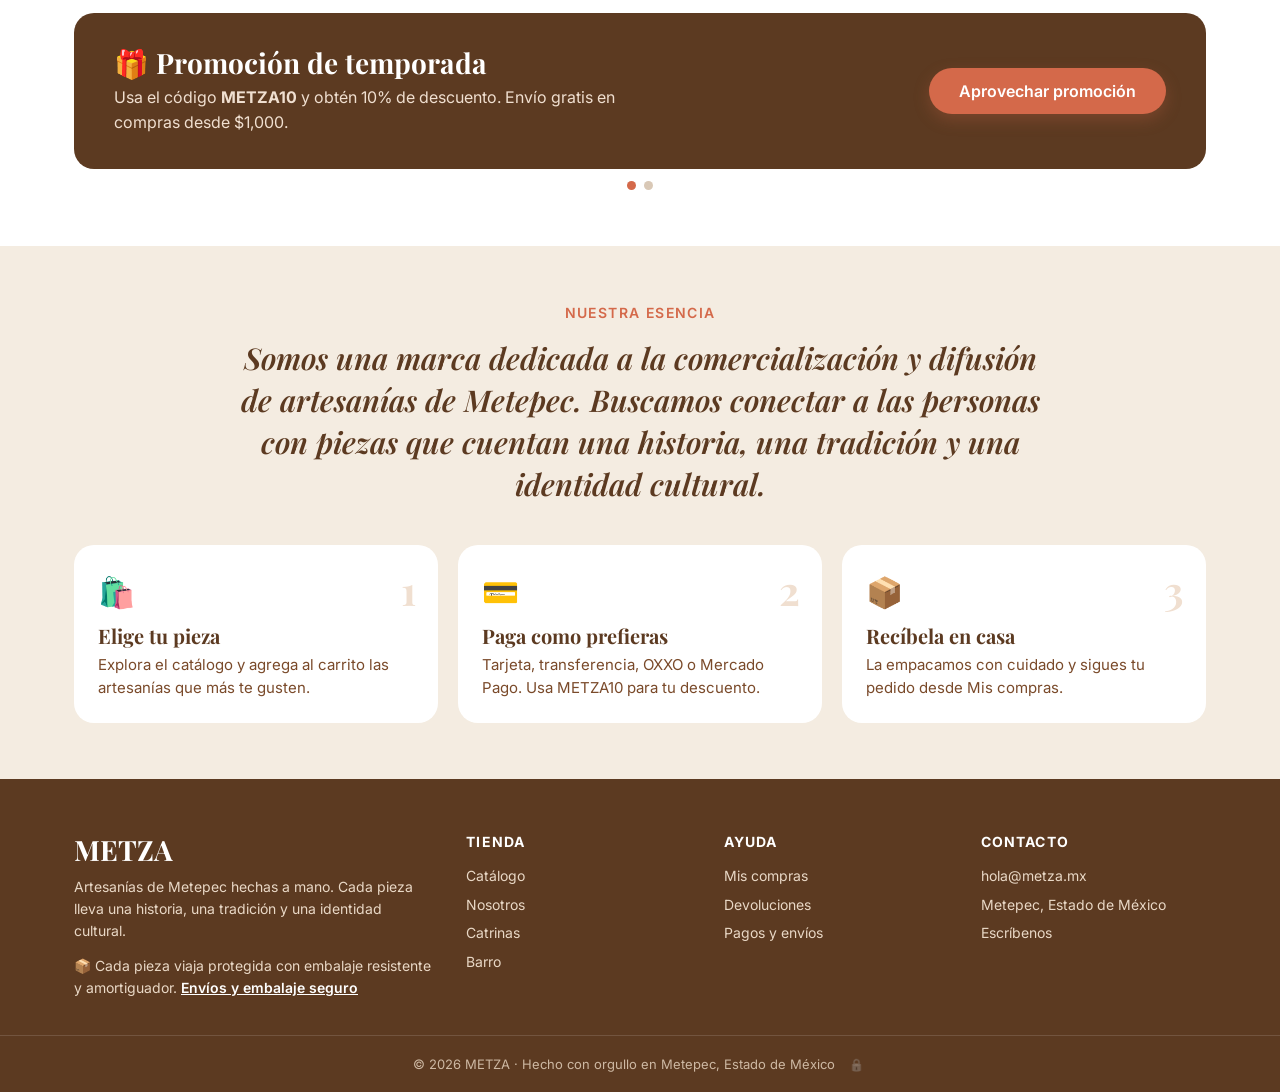
==== commit 810e55af: "Cambia los emojis de la portada por fotos de las piezas Co-Authored-By: Claude Opus 5.5 <noreply@ant" ====
--- a/index.html
+++ b/index.html
@@ -20,10 +20,10 @@
     <div class="hero-b"><a class="btn" href="catalogo.html">Ver colección</a><a class="btn ghost" href="#nosotros">Conócenos</a></div>
   </div>
   <div class="hero-art">
-    <a href="catalogo.html?cat=%C3%81rbol%20de%20la%20Vida" style="--t:#e4eed8" aria-label="Árbol de la Vida">🌳</a>
-    <a href="catalogo.html?cat=Catrinas" style="--t:#f8e0da" aria-label="Catrinas">💀</a>
-    <a href="catalogo.html?cat=Tlanchanas" style="--t:#d9eaec" aria-label="Tlanchanas">🧜</a>
-    <a href="catalogo.html?cat=Barro" style="--t:#f4e1cc" aria-label="Barro">🏺</a>
+    <a href="catalogo.html?cat=%C3%81rbol%20de%20la%20Vida" class="cov" style="--t:#e4eed8" aria-label="Árbol de la Vida"><img src="img/productos/arbol-de-la-vida.jpg" alt="Árbol de la Vida de barro"></a>
+    <a href="catalogo.html?cat=Catrinas" style="--t:#f8e0da" aria-label="Catrinas"><img src="img/productos/catrina-de-barro.jpg" alt="Catrina de barro"></a>
+    <a href="catalogo.html?cat=Tlanchanas" class="cov" style="--t:#d9eaec" aria-label="Tlanchanas"><img src="img/productos/tlanchana.jpg" alt="Tlanchana de barro"></a>
+    <a href="catalogo.html?cat=Barro" style="--t:#f4e1cc" aria-label="Barro"><img src="img/productos/vasija-de-barro.png" alt="Vasija de barro"></a>
   </div>
 </div></section>
 
--- a/style.css
+++ b/style.css
@@ -1,4 +1,5 @@
 *{box-sizing:border-box;margin:0}
+[hidden]{display:none!important}
 html{scroll-behavior:smooth}
 :root{--cream:#F4ECE1;--paper:#FDFBF7;--br:#5C3A21;--tc:#D4694A;--tx:#7A4A2A}
 body{font:16px/1.55 Inter,system-ui,sans-serif;color:var(--br);background:#fff}
@@ -220,3 +221,71 @@
 .ct-i{display:grid;gap:18px}.ct-i h3{font-size:19px;margin-bottom:6px}
 .ct-i ul{list-style:none;padding:0}.ct-i li{margin:8px 0}.ct-i a{color:var(--tc);font-weight:500}
 @media(max-width:800px){.hero-art{max-width:none;justify-self:stretch}}
+
+/* Panel de administración */
+body.admin{background:#faf6f1}
+.fb a{color:#cdb8a3}
+.ah .hd{max-width:1320px}
+.ah .ic{margin-left:auto;gap:10px}
+.err{color:#b23a30;font-size:14px}
+.demo{margin-top:20px;background:var(--cream);border-radius:14px;padding:14px 16px;font-size:14px}
+.demo code{background:#fff;border-radius:6px;padding:1px 6px}
+.adm{max-width:1320px;margin:auto;display:grid;grid-template-columns:210px minmax(0,1fr);gap:28px;padding:28px 24px 60px}
+.side{display:flex;flex-direction:column;gap:4px;position:sticky;top:96px;align-self:start}
+.side button{display:flex;gap:10px;align-items:center;background:none;border:0;border-radius:12px;padding:11px 14px;font:500 15px Inter,sans-serif;color:var(--br);cursor:pointer;text-align:left}
+.side button:hover{background:#fff}
+.side button.on{background:var(--br);color:#fff}
+@media(max-width:860px){.adm{grid-template-columns:1fr;gap:16px;padding:16px 16px 48px}.side{position:static;flex-direction:row;overflow-x:auto}.side button{white-space:nowrap}}
+.ah2{display:flex;justify-content:space-between;align-items:center;gap:14px;flex-wrap:wrap;margin-bottom:18px}
+.ah2 h2{font-size:30px}
+.amain .card h3{font-size:20px}
+.kpis{display:grid;grid-template-columns:repeat(auto-fit,minmax(170px,1fr));gap:14px;margin-bottom:20px}
+.kpi{background:#fff;border-radius:18px;padding:18px 20px;box-shadow:0 4px 18px #5c3a210d}
+.kpi small{color:var(--tx);font-size:13px;display:block}
+.kpi b{font-size:28px;display:block;margin:4px 0;color:#111;font-variant-numeric:tabular-nums}
+.kpi span{font-size:13px;color:var(--tx)}
+.agrid{display:grid;grid-template-columns:1.3fr 1fr;gap:20px}
+@media(max-width:1000px){.agrid{grid-template-columns:1fr}}
+.bars{display:grid;gap:14px;margin-top:16px}
+.br{display:grid;grid-template-columns:130px 1fr 80px;gap:12px;align-items:center;font-size:14px}
+.br i{height:12px;background:#f3ebe2;border-radius:4px;overflow:hidden}
+.br em{display:block;height:100%;background:var(--tc);border-radius:0 4px 4px 0}
+.br b{text-align:right;font-variant-numeric:tabular-nums}
+@media(max-width:480px){.br{grid-template-columns:96px 1fr 70px;gap:8px}}
+.todo{list-style:none;padding:0;margin-top:10px}
+.todo li{display:flex;justify-content:space-between;align-items:center;gap:10px;padding:10px 0;border-bottom:1px solid #f0e8df;font-size:14px}
+.tw{overflow-x:auto}
+.tb{width:100%;border-collapse:collapse;font-size:14px}
+.tb th{text-align:left;font-weight:600;color:var(--tx);font-size:12px;letter-spacing:.04em;text-transform:uppercase;padding:10px 12px;border-bottom:1px solid #eee5da;white-space:nowrap}
+.tb td{padding:12px;border-bottom:1px solid #f3ece4;vertical-align:middle}
+.tb tr:hover td{background:#fdfaf6}
+.tb .n{text-align:right;font-variant-numeric:tabular-nums}
+.tb tr.off td{opacity:.6}
+.pills small{opacity:.7;margin-left:4px}
+.pin{display:inline-flex;align-items:center;gap:4px}.pin input{width:100px;padding:7px 10px}
+.sw{display:inline-flex;gap:8px;align-items:center;cursor:pointer}.sw input{width:auto}
+.lbt{font-weight:700;letter-spacing:.06em;color:var(--tx);font-size:12px}
+.note{background:var(--cream);border-radius:12px;padding:10px 14px;margin:10px 0;font-size:14px}
+.ic .btn.dk,.ic .btn.dk:hover{color:#fff;background:var(--br);font-size:14px;padding:8px 16px;border-radius:99px}
+.btn:disabled,.btn:disabled:hover{background:#cdbfb1;color:#fff;cursor:not-allowed;box-shadow:none;transform:none;filter:none}
+.tb td:first-child,.tb td:nth-child(2){white-space:nowrap}
+.ic .btn{white-space:nowrap}
+@media(max-width:480px){.ah .logo small{display:none}.ah .logo b{font-size:26px}}
+.lock{background:none;border:0;cursor:pointer;font-size:12px;opacity:.35;margin-left:6px;padding:2px 4px;filter:grayscale(1)}
+.lock:hover,.lock:focus-visible{opacity:.9}
+.box.sm2{width:min(440px,100%)}
+.sm2 .mh h2{font-size:24px}
+/* Fotos de producto: se ajustan al tamaño del emoji al que reemplazan */
+.pic{width:1.15em;height:1.15em;object-fit:contain;vertical-align:middle;mix-blend-mode:multiply}
+button.em{height:170px;padding:0;display:grid;place-items:center}
+.em .pic{width:auto;height:140px;max-width:90%}
+.big2 .pic{width:auto;height:1.6em;max-width:100%}
+.pic.fx{object-fit:cover;border-radius:6px;mix-blend-mode:normal}
+[data-fx]{position:relative;overflow:hidden;isolation:isolate}
+[data-fx]::before{content:'';position:absolute;inset:-24px;z-index:-1;background:var(--ph) center/cover;filter:blur(18px) saturate(1.1);opacity:.85}
+[data-fx] .pic.fx{height:100%;max-width:100%;object-fit:contain;border-radius:0}
+.big2[data-fx]{padding:0;height:200px;display:grid;place-items:center}
+.pr{gap:8px}.pr span{display:flex;gap:6px;flex-shrink:0}
+.hero-art a{overflow:hidden}
+.hero-art img{width:78%;height:78%;object-fit:contain;mix-blend-mode:multiply}
+.hero-art a.cov img{width:100%;height:100%;object-fit:cover;mix-blend-mode:normal}
